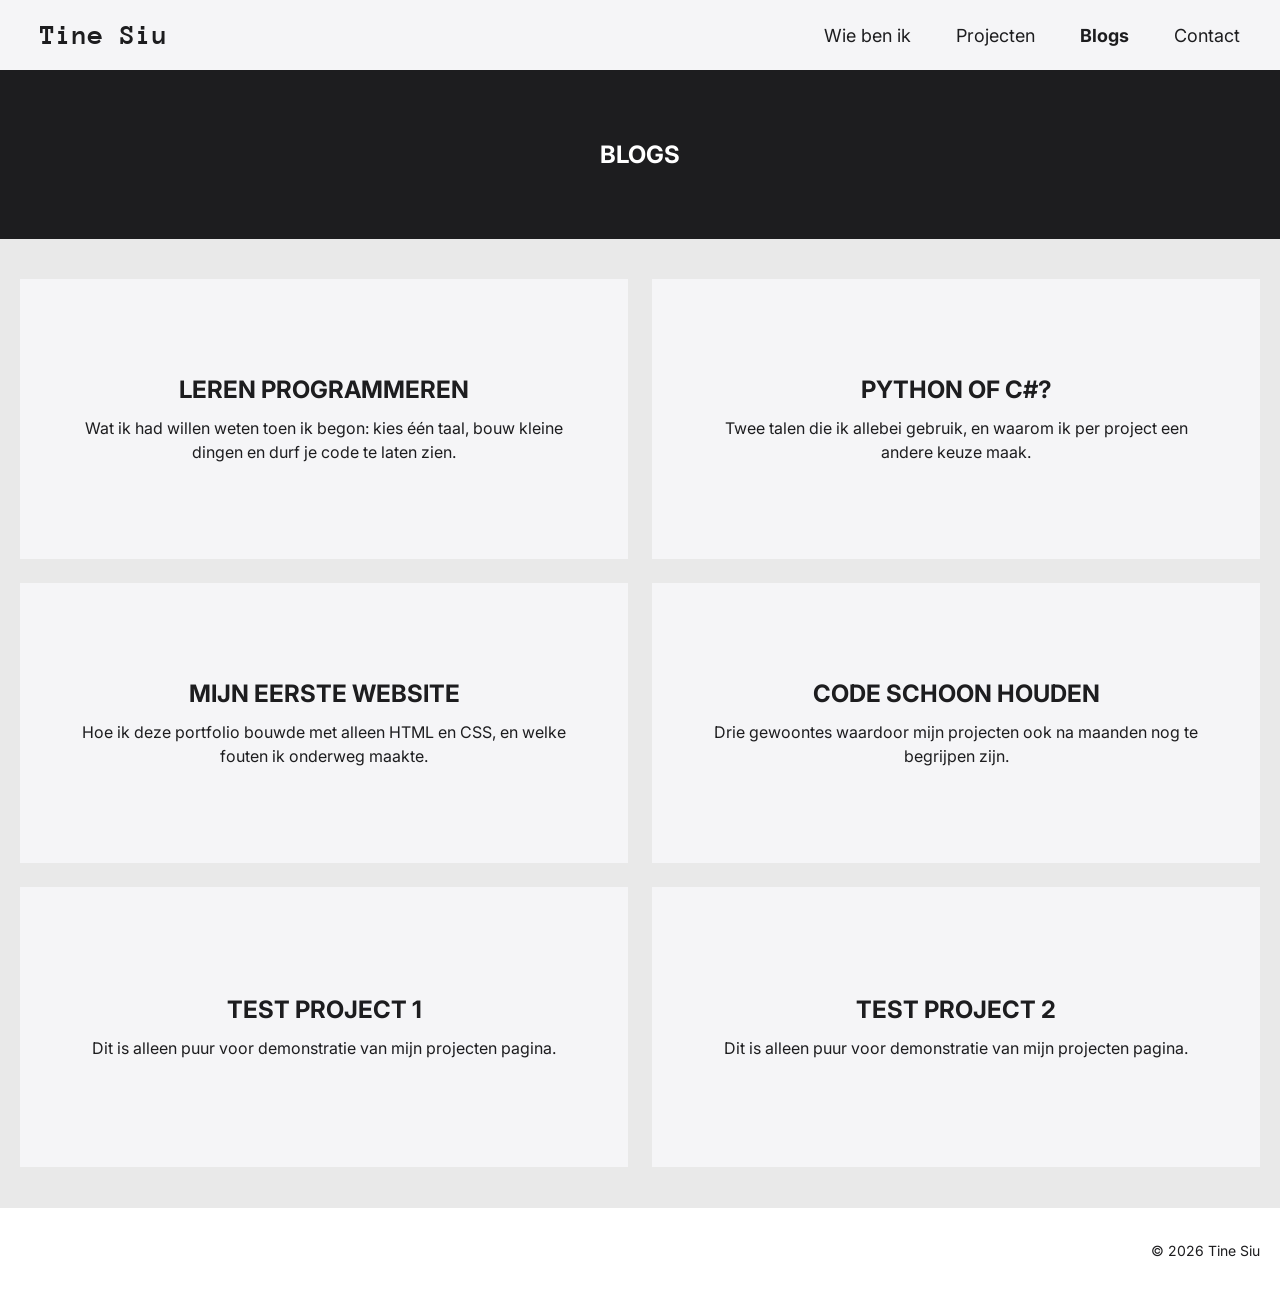
==== blogs.html @ 0635492b "contact done" ====
<!doctype html>
<html lang="nl">
  <head>
    <meta charset="UTF-8" />
    <meta name="viewport" content="width=device-width, initial-scale=1" />
    <title>Tine Siu | Blogs</title>

    <link rel="preconnect" href="https://fonts.googleapis.com" />
    <link
      href="https://fonts.googleapis.com/css2?family=Anonymous+Pro:wght@700&family=Inter:wght@400;700&display=swap"
      rel="stylesheet"
    />
    <link rel="stylesheet" href="css/style.css" />
    <link rel="stylesheet" href="css/kaart.css" />
    <link
      rel="icon"
      href="data:image/svg+xml,<svg xmlns='http://www.w3.org/2000/svg' viewBox='0 0 100 100'><style>text{fill:black}@media (prefers-color-scheme:dark){text{fill:white}}</style><text x='50' y='50' font-size='70' font-family='monospace' font-weight='bold' text-anchor='middle' dominant-baseline='central'>:)</text></svg>"
    />
  </head>
  <body>
    <header>
      <a href="index.html" class="logo">Tine Siu</a>

      <nav class="nav-bar" aria-label="Hoofdmenu">
        <ul>
          <li><a href="index.html">Wie ben ik</a></li>
          <li><a href="projecten.html">Projecten</a></li>
          <li><a href="blogs.html" aria-current="page">Blogs</a></li>
          <li><a href="contact.html">Contact</a></li>
        </ul>
      </nav>
    </header>

    <main>
      <section class="hero">
        <h1>Blogs</h1>
      </section>

      <section class="section section--gray" aria-label="Blogoverzicht">
        <div class="container card-grid">
          <article class="card">
            <h2>Leren programmeren</h2>
            <p>
              Wat ik had willen weten toen ik begon: kies één taal, bouw kleine
              dingen en durf je code te laten zien.
            </p>
          </article>

          <article class="card">
            <h2>Python of C#?</h2>
            <p>
              Twee talen die ik allebei gebruik, en waarom ik per project een
              andere keuze maak.
            </p>
          </article>

          <article class="card">
            <h2>Mijn eerste website</h2>
            <p>
              Hoe ik deze portfolio bouwde met alleen HTML en CSS, en welke
              fouten ik onderweg maakte.
            </p>
          </article>

          <article class="card">
            <h2>Code schoon houden</h2>
            <p>
              Drie gewoontes waardoor mijn projecten ook na maanden nog te
              begrijpen zijn.
            </p>
          </article>

          <article class="card">
            <h2>Test Project 1</h2>
            <p>
              Dit is alleen puur voor demonstratie van mijn projecten pagina.
            </p>
          </article>

          <article class="card">
            <h2>Test Project 2</h2>
            <p>
              Dit is alleen puur voor demonstratie van mijn projecten pagina.
            </p>
          </article>
        </div>
      </section>
    </main>

    <footer>
      <p>© 2026 Tine Siu</p>
    </footer>
  </body>
</html>
---- css/style.css ----
:root {
  --font-body: "Inter", -apple-system, "Segoe UI", Roboto, sans-serif;
  --color-white: #ffffff;
  --color-light-gray: #f5f5f7;
  --color-gray: #e9e9e9;
  --color-dark: #1d1d1f;
}

/*  basis */

* {
  box-sizing: border-box;
}

body {
  margin: 0;
  font-family: var(--font-body);
  color: var(--color-dark);
}

a {
  color: inherit;
  text-decoration: none;
}

a:hover,
a:focus-visible {
  text-decoration: underline;
}

/* Header en navigatie */
header {
  display: flex;
  justify-content: space-between;
  align-items: center;
  padding: 20px 40px;
  background-color: var(--color-light-gray);
}

.logo {
  font-family: "Anonymous Pro", ui-monospace, Menlo, monospace;
  font-weight: 700;
  font-size: 1.8rem;
}

.nav-bar {
  font-size: 1.125rem;
}

.nav-bar ul {
  display: flex;
  gap: 45px;
  margin: 0;
  padding: 0;
  list-style: none;
}

.nav-bar a[aria-current="page"] {
  font-weight: 700;
}

/* Layout */

.container {
  max-width: 1400px;
  margin-inline: auto;
  padding-inline: 20px;
}

.section {
  padding-block: 40px;
}

.section--gray {
  background-color: var(--color-gray);
}

/* Hero */

.hero {
  padding-block: 70px;
  text-align: center;
  background-color: var(--color-dark);
  color: var(--color-white);
}

.hero h1 {
  margin: 0;
  font-size: 1.5rem;
  text-transform: uppercase;
}

/* Over mij (index) */

.about {
  background-color: var(--color-gray);
  padding-block: 84px;
}

.about__inner {
  display: flex;
  align-items: center;
  justify-content: center;
  gap: 80px;
}

.about__text {
  flex: 0 1 400px;
  margin: 0;
  font-size: 1.125rem;
  line-height: 1.25;
}

.about__photo {
  flex: 0 0 257px;
  height: auto;
  aspect-ratio: 8 / 9;
  object-fit: cover;
}

/* Footer */

body > footer {
  padding: 20px;
  border-top: 1px solid var(--color-gray);
  text-align: right;
  font-size: 0.875rem;
}

/* Mobiel */

@media (max-width: 768px) {
  /* Header en navigatie */
  header {
    flex-direction: column;
    gap: 12px;
    padding: 16px 20px;
  }

  .logo {
    font-size: 1.4rem;
  }

  .nav-bar {
    font-size: 1rem;
  }

  .nav-bar ul {
    flex-wrap: wrap;
    justify-content: center;
    gap: 12px 24px;
  }

  /* Layout */
  .section {
    padding-block: 24px;
  }

  /* Hero */
  .hero {
    padding-block: 56px;
  }

  /* Over mij */
  .about {
    padding-block: 40px;
  }

  .about__inner {
    flex-direction: column-reverse;
    gap: 32px;
  }

  .about__text,
  .about__photo {
    flex: none;
    width: 100%;
  }

  .about__photo {
    max-width: 257px;
    margin-inline: auto;
  }
}
---- css/kaart.css ----
/* Kaartenraster */

.card-grid {
  display: grid;
  grid-template-columns: repeat(2, 1fr);
  gap: 24px;
  margin-block: 0;
  list-style: none;
}

.card-grid li {
  display: grid;
}

/* Kaart */

.card {
  display: flex;
  flex-direction: column;
  justify-content: center;
  min-height: 280px;
  padding: 64px 48px;
  background-color: var(--color-light-gray);
  text-align: center;
}

.card h2 {
  margin: 0 0 12px;
  font-size: 1.5rem;
  text-transform: uppercase;
}

.card p {
  margin: 0;
  font-size: 1rem;
  line-height: 1.5;
}

.card-meta {
  margin-top: 16px;
  font-size: 0.8rem;
}

/* Sorteren en status projecten */

.sorteren {
  display: flex;
  align-items: center;
  gap: 12px;
  margin-bottom: 24px;
}

.sorteren select {
  padding: 8px 12px;
  border: 1px solid var(--color-dark);
  border-radius: 4px;
  font: inherit;
  background-color: var(--color-white);
  color: var(--color-dark);
}

.sorteren select:focus-visible {
  outline: 2px solid var(--color-dark);
  outline-offset: 2px;
}

.status {
  margin-block: 0;
}

.status:not(:empty) {
  margin-bottom: 24px;
}

/* Mobiel */

@media (max-width: 768px) {
  .card-grid {
    grid-template-columns: 1fr;
    gap: 16px;
  }

  .card {
    min-height: 200px;
    padding: 40px 24px;
  }

  .card h2 {
    font-size: 1.25rem;
  }

  .card p {
    font-size: 0.875rem;
  }
}
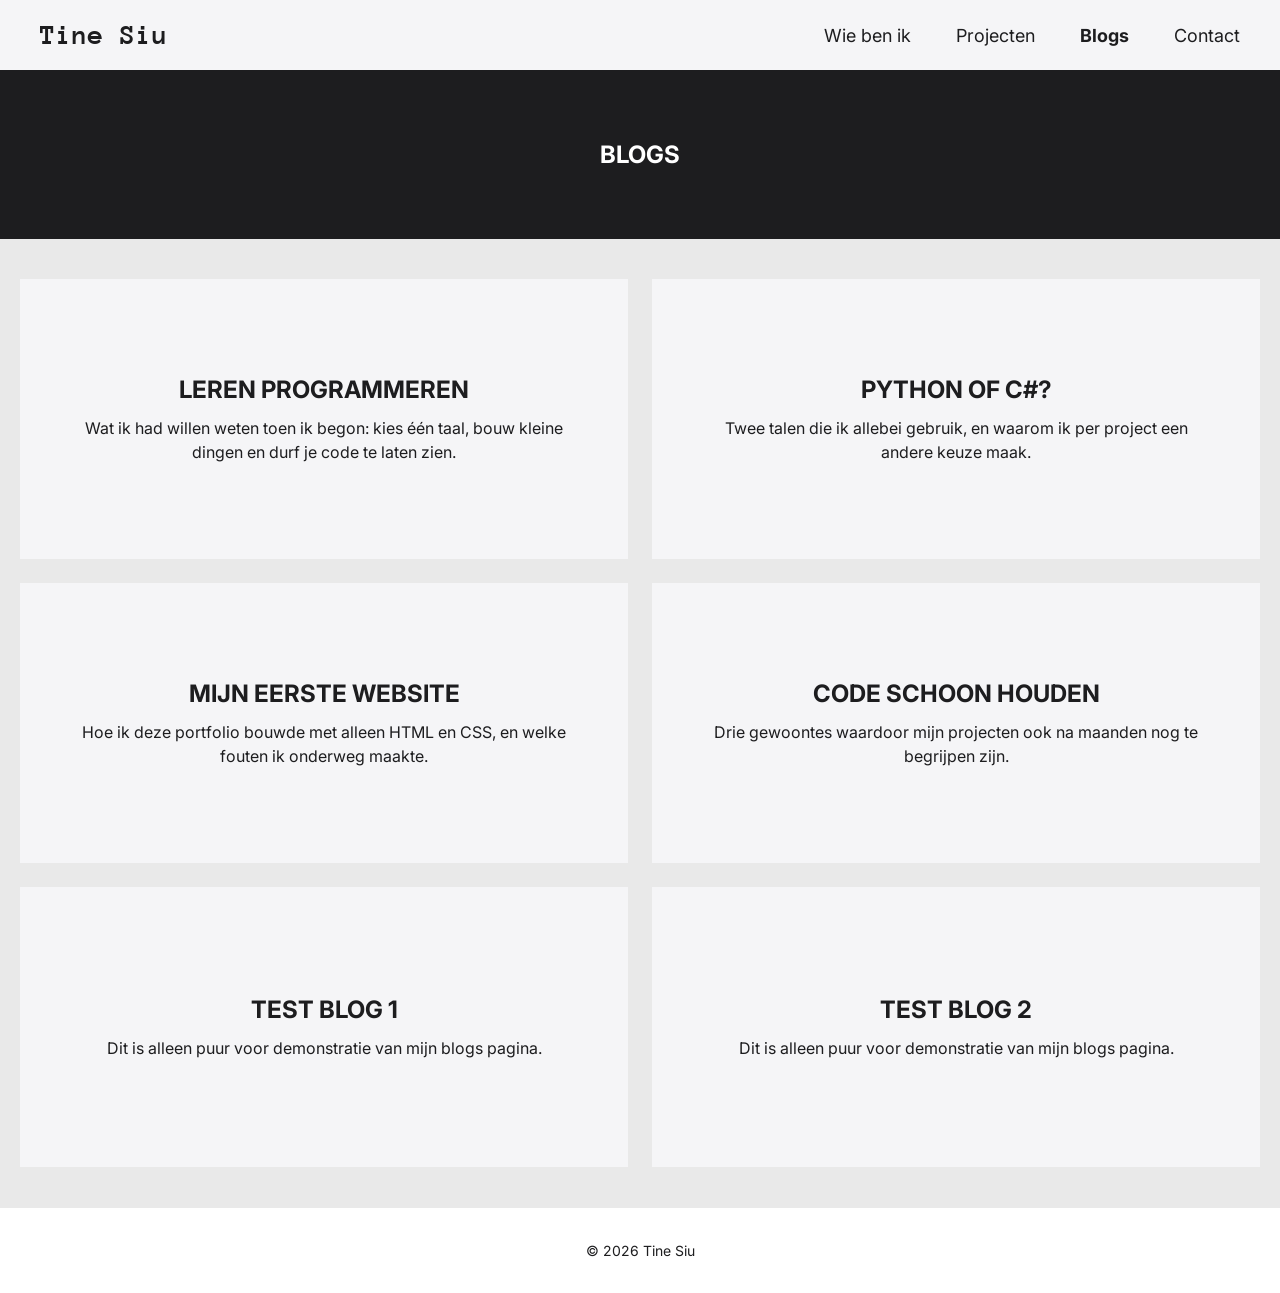
==== commit c839adba: "weather api" ====
--- a/blogs.html
+++ b/blogs.html
@@ -71,16 +71,16 @@
           </article>
 
           <article class="card">
-            <h2>Test Project 1</h2>
+            <h2>Test Blog 1</h2>
             <p>
-              Dit is alleen puur voor demonstratie van mijn projecten pagina.
+              Dit is alleen puur voor demonstratie van mijn blogs pagina.
             </p>
           </article>
 
           <article class="card">
-            <h2>Test Project 2</h2>
+            <h2>Test Blog 2</h2>
             <p>
-              Dit is alleen puur voor demonstratie van mijn projecten pagina.
+              Dit is alleen puur voor demonstratie van mijn blogs pagina.
             </p>
           </article>
         </div>
--- a/css/style.css
+++ b/css/style.css
@@ -90,7 +90,7 @@
   text-transform: uppercase;
 }
 
-/* Over mij (index) */
+/* Over mij */
 
 .about {
   background-color: var(--color-gray);
@@ -123,7 +123,7 @@
 body > footer {
   padding: 20px;
   border-top: 1px solid var(--color-gray);
-  text-align: right;
+  text-align: center;
   font-size: 0.875rem;
 }
 
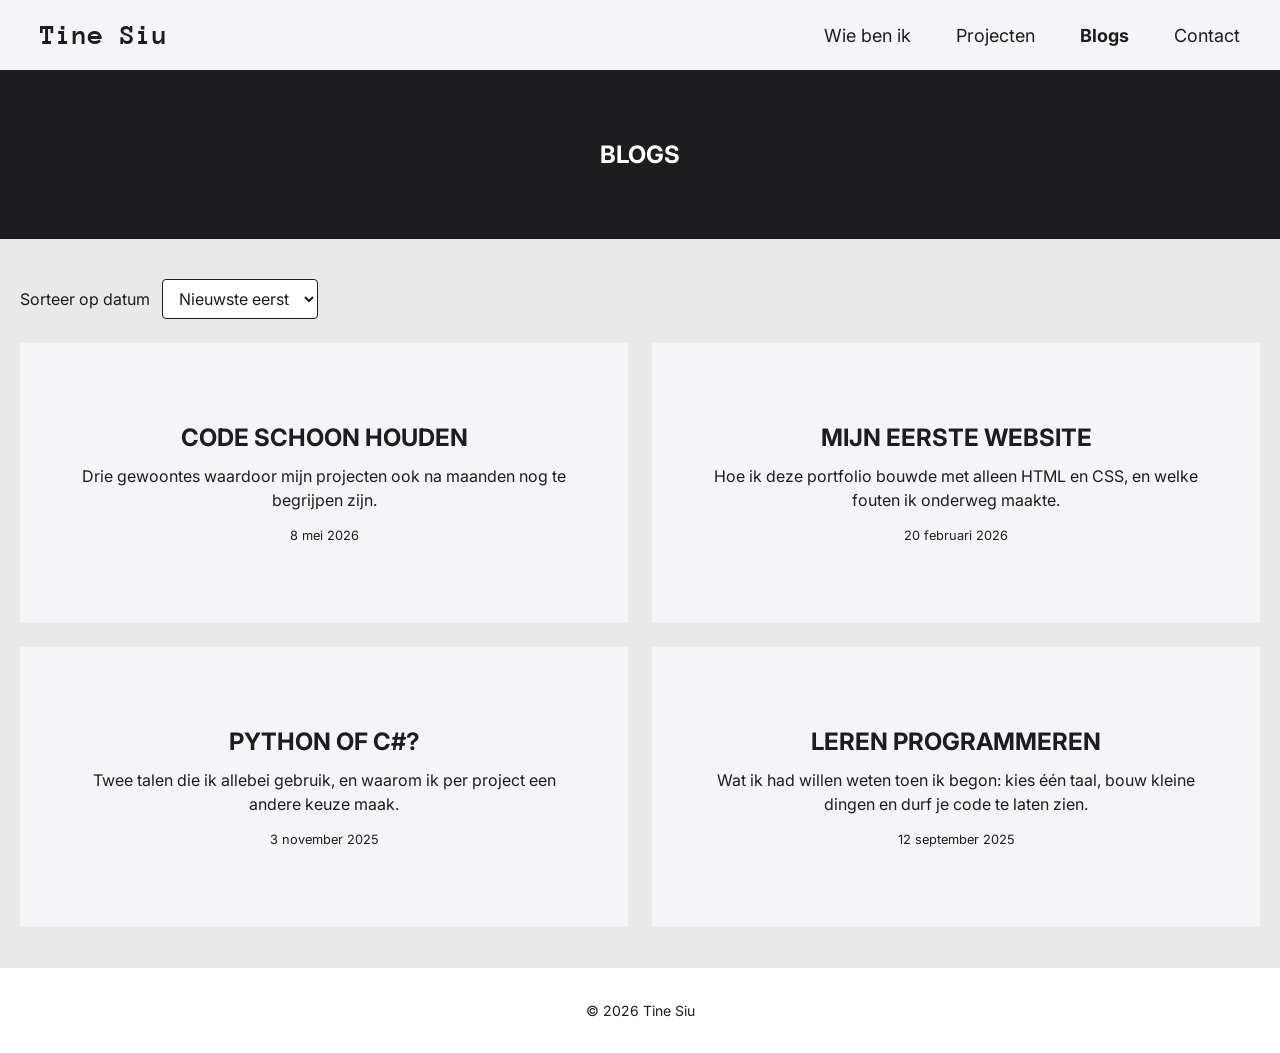
==== commit 104f7447: "blogs sorteren" ====
--- a/blogs.html
+++ b/blogs.html
@@ -12,6 +12,7 @@
     />
     <link rel="stylesheet" href="css/style.css" />
     <link rel="stylesheet" href="css/kaart.css" />
+    <script src="js/blogs.js" defer></script>
     <link
       rel="icon"
       href="data:image/svg+xml,<svg xmlns='http://www.w3.org/2000/svg' viewBox='0 0 100 100'><style>text{fill:black}@media (prefers-color-scheme:dark){text{fill:white}}</style><text x='50' y='50' font-size='70' font-family='monospace' font-weight='bold' text-anchor='middle' dominant-baseline='central'>:)</text></svg>"
@@ -37,53 +38,17 @@
       </section>
 
       <section class="section section--gray" aria-label="Blogoverzicht">
-        <div class="container card-grid">
-          <article class="card">
-            <h2>Leren programmeren</h2>
-            <p>
-              Wat ik had willen weten toen ik begon: kies één taal, bouw kleine
-              dingen en durf je code te laten zien.
-            </p>
-          </article>
-
-          <article class="card">
-            <h2>Python of C#?</h2>
-            <p>
-              Twee talen die ik allebei gebruik, en waarom ik per project een
-              andere keuze maak.
-            </p>
-          </article>
-
-          <article class="card">
-            <h2>Mijn eerste website</h2>
-            <p>
-              Hoe ik deze portfolio bouwde met alleen HTML en CSS, en welke
-              fouten ik onderweg maakte.
-            </p>
-          </article>
-
-          <article class="card">
-            <h2>Code schoon houden</h2>
-            <p>
-              Drie gewoontes waardoor mijn projecten ook na maanden nog te
-              begrijpen zijn.
-            </p>
-          </article>
-
-          <article class="card">
-            <h2>Test Blog 1</h2>
-            <p>
-              Dit is alleen puur voor demonstratie van mijn blogs pagina.
-            </p>
-          </article>
-
-          <article class="card">
-            <h2>Test Blog 2</h2>
-            <p>
-              Dit is alleen puur voor demonstratie van mijn blogs pagina.
-            </p>
-          </article>
+        <div class="container sorteren">
+          <label for="sorteer">Sorteer op datum</label>
+          <select id="sorteer">
+            <option value="nieuw">Nieuwste eerst</option>
+            <option value="oud">Oudste eerst</option>
+          </select>
         </div>
+        <p id="status" class="container status" role="status">
+          Blogs laden…
+        </p>
+        <ul class="container card-grid" id="blogs-lijst"></ul>
       </section>
     </main>
 
@@ -91,4 +56,4 @@
       <p>© 2026 Tine Siu</p>
     </footer>
   </body>
-</html>
+</html>
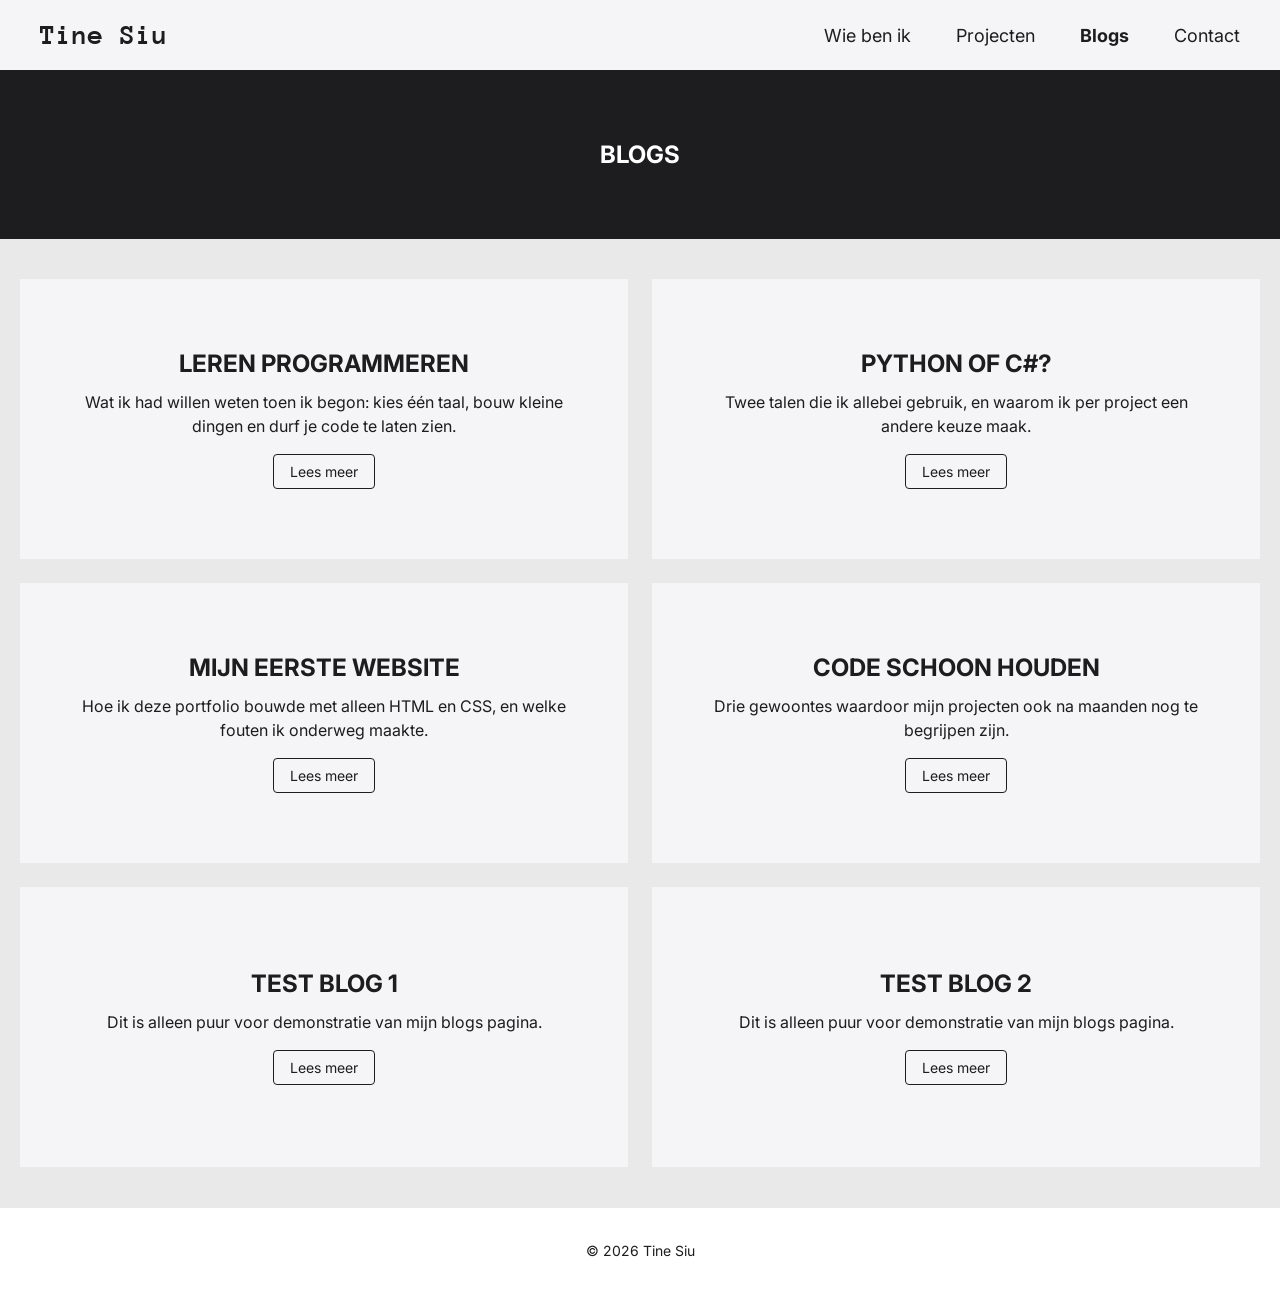
==== commit 41e47132: "lees meer knoppen bij blogs" ====
--- a/blogs.html
+++ b/blogs.html
@@ -12,12 +12,10 @@
     />
     <link rel="stylesheet" href="css/style.css" />
     <link rel="stylesheet" href="css/kaart.css" />
+    <link rel="icon" href="assets/favicon.svg" type="image/svg+xml" />
     <script src="js/blogs.js" defer></script>
-    <link
-      rel="icon"
-      href="data:image/svg+xml,<svg xmlns='http://www.w3.org/2000/svg' viewBox='0 0 100 100'><style>text{fill:black}@media (prefers-color-scheme:dark){text{fill:white}}</style><text x='50' y='50' font-size='70' font-family='monospace' font-weight='bold' text-anchor='middle' dominant-baseline='central'>:)</text></svg>"
-    />
   </head>
+
   <body>
     <header>
       <a href="index.html" class="logo">Tine Siu</a>
@@ -38,17 +36,95 @@
       </section>
 
       <section class="section section--gray" aria-label="Blogoverzicht">
-        <div class="container sorteren">
-          <label for="sorteer">Sorteer op datum</label>
-          <select id="sorteer">
-            <option value="nieuw">Nieuwste eerst</option>
-            <option value="oud">Oudste eerst</option>
-          </select>
+        <div class="container card-grid">
+          <article class="card">
+            <h2>Leren programmeren</h2>
+            <p>
+              Wat ik had willen weten toen ik begon: kies één taal, bouw kleine
+              dingen en durf je code te laten zien.
+            </p>
+            <p class="blog-meer" hidden>
+              In dit blog deel ik mijn ervaringen met leren programmeren. Ik
+              vertel over de eerste stappen die ik zette, de uitdagingen die ik
+              tegenkwam en de lessen die ik leerde. Hopelijk kan mijn verhaal
+              anderen inspireren en helpen bij hun eigen leerproces.
+            </p>
+            <button type="button" class="meer-knop" aria-expanded="false">
+              Lees meer
+            </button>
+          </article>
+
+          <article class="card">
+            <h2>Python of C#?</h2>
+            <p>
+              Twee talen die ik allebei gebruik, en waarom ik per project een
+              andere keuze maak.
+            </p>
+            <p class="blog-meer" hidden>
+              In dit blog deel ik mijn ervaringen met het kiezen tussen Python
+              en C#. Ik bespreek de voordelen en nadelen van beide talen en hoe
+              ik mijn keuze bepaal.
+            </p>
+            <button type="button" class="meer-knop" aria-expanded="false">
+              Lees meer
+            </button>
+          </article>
+
+          <article class="card">
+            <h2>Mijn eerste website</h2>
+            <p>
+              Hoe ik deze portfolio bouwde met alleen HTML en CSS, en welke
+              fouten ik onderweg maakte.
+            </p>
+            <p class="blog-meer" hidden>
+              In dit blog deel ik mijn ervaringen met het bouwen van mijn eerste
+              website. Ik vertel over de uitdagingen die ik tegenkwam, de lessen
+              die ik leerde en de tips die ik zou geven aan anderen die net
+              beginnen.
+            </p>
+            <button type="button" class="meer-knop" aria-expanded="false">
+              Lees meer
+            </button>
+          </article>
+
+          <article class="card">
+            <h2>Code schoon houden</h2>
+            <p>
+              Drie gewoontes waardoor mijn projecten ook na maanden nog te
+              begrijpen zijn.
+            </p>
+            <p class="blog-meer" hidden>
+              In dit blog deel ik mijn ervaringen met het onderhouden van schoon
+              code. Ik bespreek drie gewoontes die mij helpen om mijn projecten
+              ook na maanden nog leesbaar en onderhoudbaar te houden.
+            </p>
+            <button type="button" class="meer-knop" aria-expanded="false">
+              Lees meer
+            </button>
+          </article>
+
+          <article class="card">
+            <h2>Test Blog 1</h2>
+            <p>Dit is alleen puur voor demonstratie van mijn blogs pagina.</p>
+            <p class="blog-meer" hidden>
+              Dit is een test blog voor demonstratie van mijn blogs pagina.
+            </p>
+            <button type="button" class="meer-knop" aria-expanded="false">
+              Lees meer
+            </button>
+          </article>
+
+          <article class="card">
+            <h2>Test Blog 2</h2>
+            <p>Dit is alleen puur voor demonstratie van mijn blogs pagina.</p>
+            <p class="blog-meer" hidden>
+              Dit is een test blog voor demonstratie van mijn blogs pagina.
+            </p>
+            <button type="button" class="meer-knop" aria-expanded="false">
+              Lees meer
+            </button>
+          </article>
         </div>
-        <p id="status" class="container status" role="status">
-          Blogs laden…
-        </p>
-        <ul class="container card-grid" id="blogs-lijst"></ul>
       </section>
     </main>
 
@@ -56,4 +132,4 @@
       <p>© 2026 Tine Siu</p>
     </footer>
   </body>
-</html>+</html>
--- a/css/kaart.css
+++ b/css/kaart.css
@@ -1,5 +1,4 @@
 /* Kaartenraster */
-
 .card-grid {
   display: grid;
   grid-template-columns: repeat(2, 1fr);
@@ -13,7 +12,6 @@
 }
 
 /* Kaart */
-
 .card {
   display: flex;
   flex-direction: column;
@@ -42,7 +40,6 @@
 }
 
 /* Sorteren en status projecten */
-
 .sorteren {
   display: flex;
   align-items: center;
@@ -72,6 +69,30 @@
   margin-bottom: 24px;
 }
 
+/* Blog */
+.card p + p {
+  margin-top: 12px;
+}
+
+.meer-knop {
+  align-self: center;
+  margin-top: 16px;
+  padding: 8px 16px;
+  border: 1px solid var(--color-dark);
+  border-radius: 4px;
+  font: inherit;
+  font-size: 0.875rem;
+  background-color: transparent;
+  color: var(--color-dark);
+  cursor: pointer;
+}
+
+.meer-knop:hover,
+.meer-knop:focus-visible {
+  outline: 2px solid var(--color-dark);
+  outline-offset: 2px;
+}
+
 /* Mobiel */
 
 @media (max-width: 768px) {
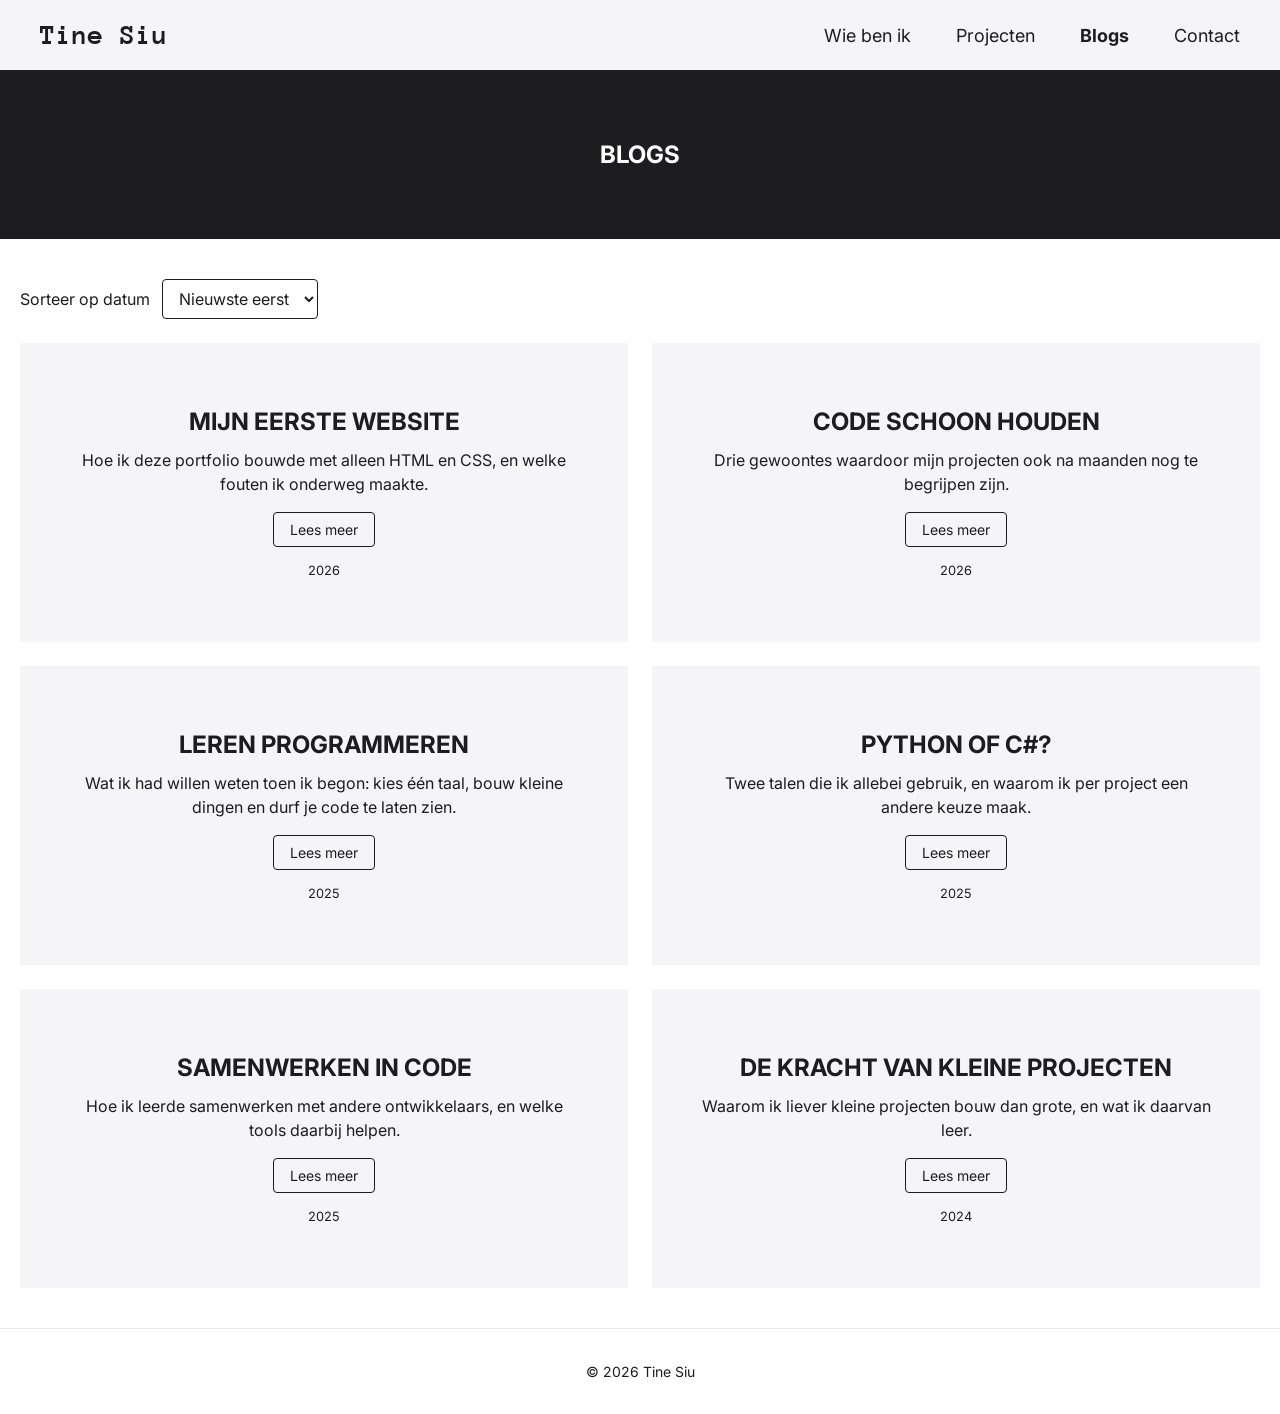
==== commit d7b42dad: "blogs converted as the same as projects" ====
--- a/blogs.html
+++ b/blogs.html
@@ -35,96 +35,18 @@
         <h1>Blogs</h1>
       </section>
 
-      <section class="section section--gray" aria-label="Blogoverzicht">
-        <div class="container card-grid">
-          <article class="card">
-            <h2>Leren programmeren</h2>
-            <p>
-              Wat ik had willen weten toen ik begon: kies één taal, bouw kleine
-              dingen en durf je code te laten zien.
-            </p>
-            <p class="blog-meer" hidden>
-              In dit blog deel ik mijn ervaringen met leren programmeren. Ik
-              vertel over de eerste stappen die ik zette, de uitdagingen die ik
-              tegenkwam en de lessen die ik leerde. Hopelijk kan mijn verhaal
-              anderen inspireren en helpen bij hun eigen leerproces.
-            </p>
-            <button type="button" class="meer-knop" aria-expanded="false">
-              Lees meer
-            </button>
-          </article>
-
-          <article class="card">
-            <h2>Python of C#?</h2>
-            <p>
-              Twee talen die ik allebei gebruik, en waarom ik per project een
-              andere keuze maak.
-            </p>
-            <p class="blog-meer" hidden>
-              In dit blog deel ik mijn ervaringen met het kiezen tussen Python
-              en C#. Ik bespreek de voordelen en nadelen van beide talen en hoe
-              ik mijn keuze bepaal.
-            </p>
-            <button type="button" class="meer-knop" aria-expanded="false">
-              Lees meer
-            </button>
-          </article>
-
-          <article class="card">
-            <h2>Mijn eerste website</h2>
-            <p>
-              Hoe ik deze portfolio bouwde met alleen HTML en CSS, en welke
-              fouten ik onderweg maakte.
-            </p>
-            <p class="blog-meer" hidden>
-              In dit blog deel ik mijn ervaringen met het bouwen van mijn eerste
-              website. Ik vertel over de uitdagingen die ik tegenkwam, de lessen
-              die ik leerde en de tips die ik zou geven aan anderen die net
-              beginnen.
-            </p>
-            <button type="button" class="meer-knop" aria-expanded="false">
-              Lees meer
-            </button>
-          </article>
-
-          <article class="card">
-            <h2>Code schoon houden</h2>
-            <p>
-              Drie gewoontes waardoor mijn projecten ook na maanden nog te
-              begrijpen zijn.
-            </p>
-            <p class="blog-meer" hidden>
-              In dit blog deel ik mijn ervaringen met het onderhouden van schoon
-              code. Ik bespreek drie gewoontes die mij helpen om mijn projecten
-              ook na maanden nog leesbaar en onderhoudbaar te houden.
-            </p>
-            <button type="button" class="meer-knop" aria-expanded="false">
-              Lees meer
-            </button>
-          </article>
-
-          <article class="card">
-            <h2>Test Blog 1</h2>
-            <p>Dit is alleen puur voor demonstratie van mijn blogs pagina.</p>
-            <p class="blog-meer" hidden>
-              Dit is een test blog voor demonstratie van mijn blogs pagina.
-            </p>
-            <button type="button" class="meer-knop" aria-expanded="false">
-              Lees meer
-            </button>
-          </article>
-
-          <article class="card">
-            <h2>Test Blog 2</h2>
-            <p>Dit is alleen puur voor demonstratie van mijn blogs pagina.</p>
-            <p class="blog-meer" hidden>
-              Dit is een test blog voor demonstratie van mijn blogs pagina.
-            </p>
-            <button type="button" class="meer-knop" aria-expanded="false">
-              Lees meer
-            </button>
-          </article>
+      <section class="section" aria-label="Blogoverzicht">
+        <div class="container sorteren">
+          <label for="sorteer">Sorteer op datum</label>
+          <select id="sorteer">
+            <option value="nieuw">Nieuwste eerst</option>
+            <option value="oud">Oudste eerst</option>
+          </select>
         </div>
+        <p id="status" class="container status" id="blogs-lijst">
+          Blogs laden…
+        </p>
+        <ul class="container card-grid" id="blogs-lijst"></ul>
       </section>
     </main>
 
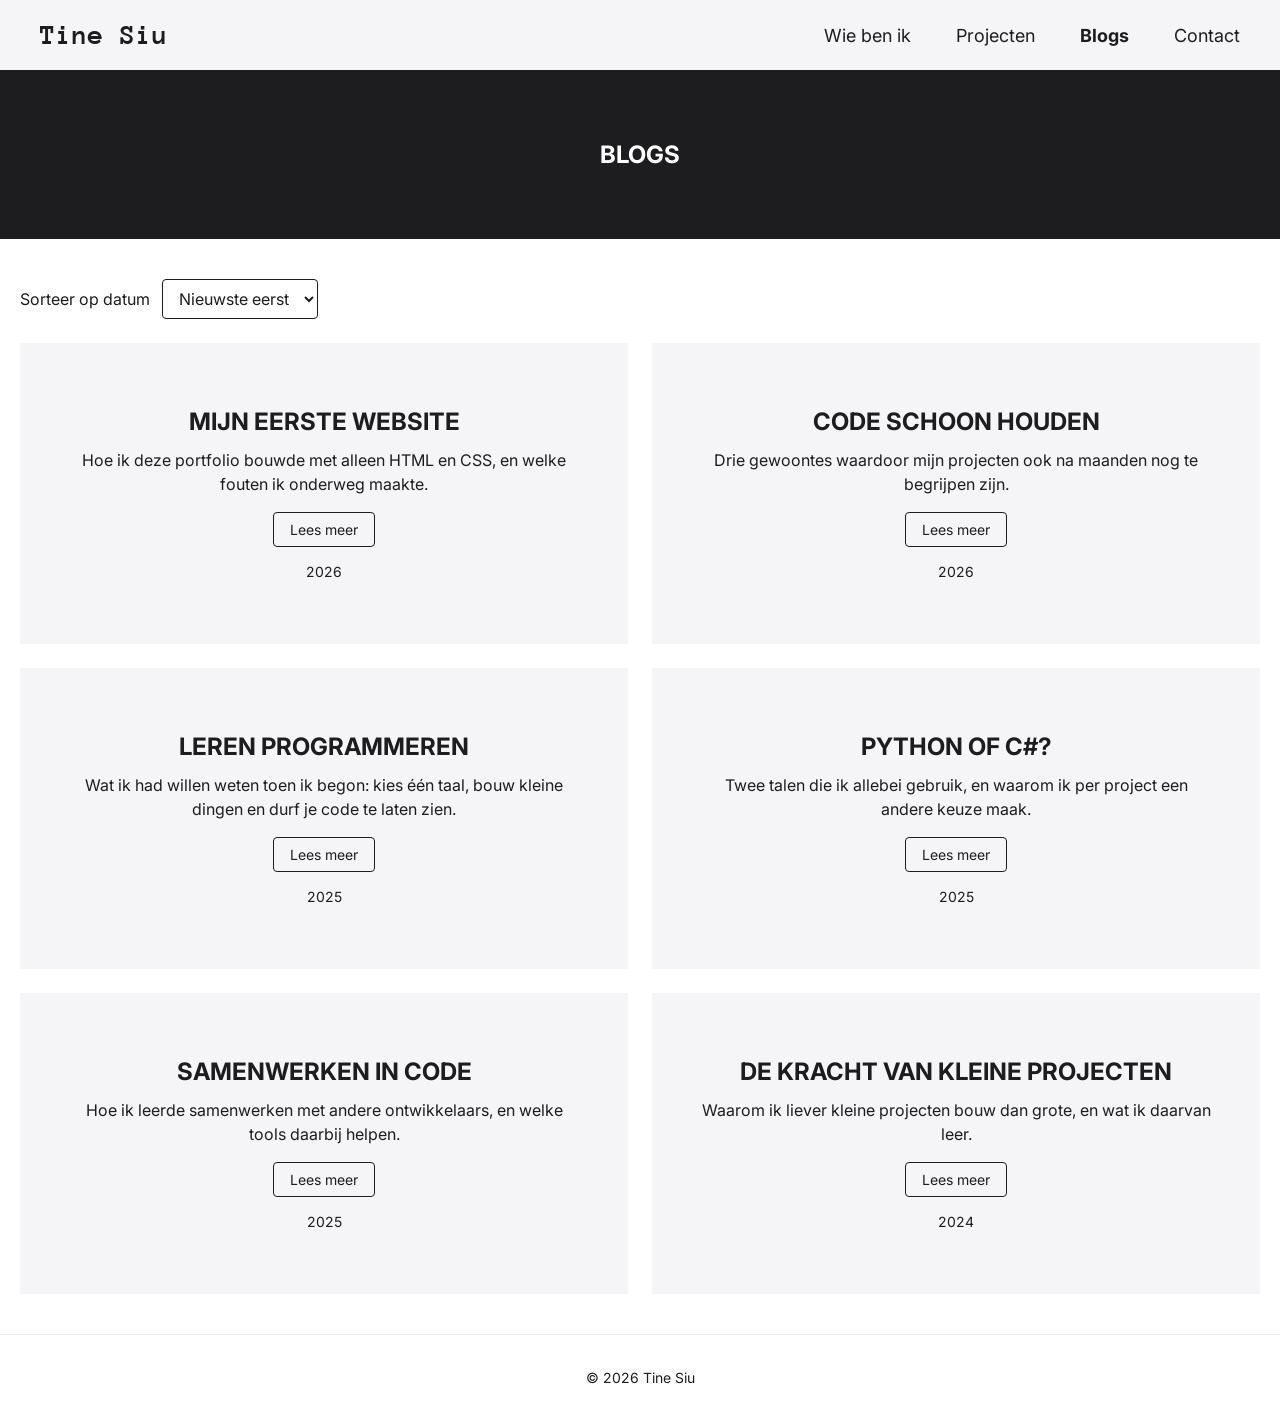
==== commit 91da2115: "css opgeschoond" ====
--- a/blogs.html
+++ b/blogs.html
@@ -43,7 +43,7 @@
             <option value="oud">Oudste eerst</option>
           </select>
         </div>
-        <p id="status" class="container status" id="blogs-lijst">
+        <p id="status" class="container status" role="status">
           Blogs laden…
         </p>
         <ul class="container card-grid" id="blogs-lijst"></ul>
--- a/css/style.css
+++ b/css/style.css
@@ -3,10 +3,11 @@
   --color-white: #ffffff;
   --color-light-gray: #f5f5f7;
   --color-gray: #e9e9e9;
+  --color-muted: #555555;
   --color-dark: #1d1d1f;
+  --color-error: #b00020;
 }
 
-/*  basis */
 
 * {
   box-sizing: border-box;
@@ -16,6 +17,17 @@
   margin: 0;
   font-family: var(--font-body);
   color: var(--color-dark);
+}
+
+h1,
+h2 {
+  margin: 0;
+  font-size: 1.5rem;
+  text-transform: uppercase;
+}
+
+p {
+  margin: 0;
 }
 
 a {
@@ -28,7 +40,26 @@
   text-decoration: underline;
 }
 
-/* Header en navigatie */
+:focus-visible {
+  outline: 2px solid var(--color-dark);
+  outline-offset: 2px;
+}
+
+.container {
+  max-width: 1400px;
+  margin-inline: auto;
+  padding-inline: 20px;
+}
+
+.section {
+  padding-block: 40px;
+}
+
+.foutmelding {
+  font-size: 0.875rem;
+  color: var(--color-error);
+}
+
 header {
   display: flex;
   justify-content: space-between;
@@ -59,24 +90,6 @@
   font-weight: 700;
 }
 
-/* Layout */
-
-.container {
-  max-width: 1400px;
-  margin-inline: auto;
-  padding-inline: 20px;
-}
-
-.section {
-  padding-block: 40px;
-}
-
-.section--gray {
-  background-color: var(--color-gray);
-}
-
-/* Hero */
-
 .hero {
   padding-block: 70px;
   text-align: center;
@@ -84,44 +97,8 @@
   color: var(--color-white);
 }
 
-.hero h1 {
-  margin: 0;
-  font-size: 1.5rem;
-  text-transform: uppercase;
-}
-
-/* Over mij */
-
-.about {
-  background-color: var(--color-gray);
-  padding-block: 84px;
-}
-
-.about__inner {
-  display: flex;
-  align-items: center;
-  justify-content: center;
-  gap: 80px;
-}
-
-.about__text {
-  flex: 0 1 400px;
-  margin: 0;
-  font-size: 1.125rem;
-  line-height: 1.25;
-}
-
-.about__photo {
-  flex: 0 0 257px;
-  height: auto;
-  aspect-ratio: 8 / 9;
-  object-fit: cover;
-}
-
-/* Footer */
-
 body > footer {
-  padding: 20px;
+  padding: 34px 20px;
   border-top: 1px solid var(--color-gray);
   text-align: center;
   font-size: 0.875rem;
@@ -130,7 +107,6 @@
 /* Mobiel */
 
 @media (max-width: 768px) {
-  /* Header en navigatie */
   header {
     flex-direction: column;
     gap: 12px;
@@ -151,34 +127,11 @@
     gap: 12px 24px;
   }
 
-  /* Layout */
   .section {
     padding-block: 24px;
   }
 
-  /* Hero */
   .hero {
     padding-block: 56px;
   }
-
-  /* Over mij */
-  .about {
-    padding-block: 40px;
-  }
-
-  .about__inner {
-    flex-direction: column-reverse;
-    gap: 32px;
-  }
-
-  .about__text,
-  .about__photo {
-    flex: none;
-    width: 100%;
-  }
-
-  .about__photo {
-    max-width: 257px;
-    margin-inline: auto;
-  }
-}
+}
--- a/css/kaart.css
+++ b/css/kaart.css
@@ -1,4 +1,5 @@
 /* Kaartenraster */
+
 .card-grid {
   display: grid;
   grid-template-columns: repeat(2, 1fr);
@@ -12,6 +13,7 @@
 }
 
 /* Kaart */
+
 .card {
   display: flex;
   flex-direction: column;
@@ -23,23 +25,45 @@
 }
 
 .card h2 {
-  margin: 0 0 12px;
-  font-size: 1.5rem;
-  text-transform: uppercase;
+  margin-bottom: 12px;
 }
 
 .card p {
-  margin: 0;
   font-size: 1rem;
   line-height: 1.5;
 }
 
+.card p + p {
+  margin-top: 12px;
+}
+
 .card-meta {
   margin-top: 16px;
-  font-size: 0.8rem;
+  font-size: 0.875rem;
 }
 
-/* Sorteren en status projecten */
+/* Lees meer */
+
+.meer-knop {
+  align-self: center;
+  margin-top: 16px;
+  padding: 8px 16px;
+  border: 1px solid var(--color-dark);
+  border-radius: 4px;
+  font: inherit;
+  font-size: 0.875rem;
+  background-color: transparent;
+  color: var(--color-dark);
+  cursor: pointer;
+}
+
+.meer-knop:hover {
+  outline: 2px solid var(--color-dark);
+  outline-offset: 2px;
+}
+
+/* Sorteren en status */
+
 .sorteren {
   display: flex;
   align-items: center;
@@ -56,41 +80,8 @@
   color: var(--color-dark);
 }
 
-.sorteren select:focus-visible {
-  outline: 2px solid var(--color-dark);
-  outline-offset: 2px;
-}
-
-.status {
-  margin-block: 0;
-}
-
 .status:not(:empty) {
   margin-bottom: 24px;
-}
-
-/* Blog */
-.card p + p {
-  margin-top: 12px;
-}
-
-.meer-knop {
-  align-self: center;
-  margin-top: 16px;
-  padding: 8px 16px;
-  border: 1px solid var(--color-dark);
-  border-radius: 4px;
-  font: inherit;
-  font-size: 0.875rem;
-  background-color: transparent;
-  color: var(--color-dark);
-  cursor: pointer;
-}
-
-.meer-knop:hover,
-.meer-knop:focus-visible {
-  outline: 2px solid var(--color-dark);
-  outline-offset: 2px;
 }
 
 /* Mobiel */
@@ -113,4 +104,4 @@
   .card p {
     font-size: 0.875rem;
   }
-}
+}
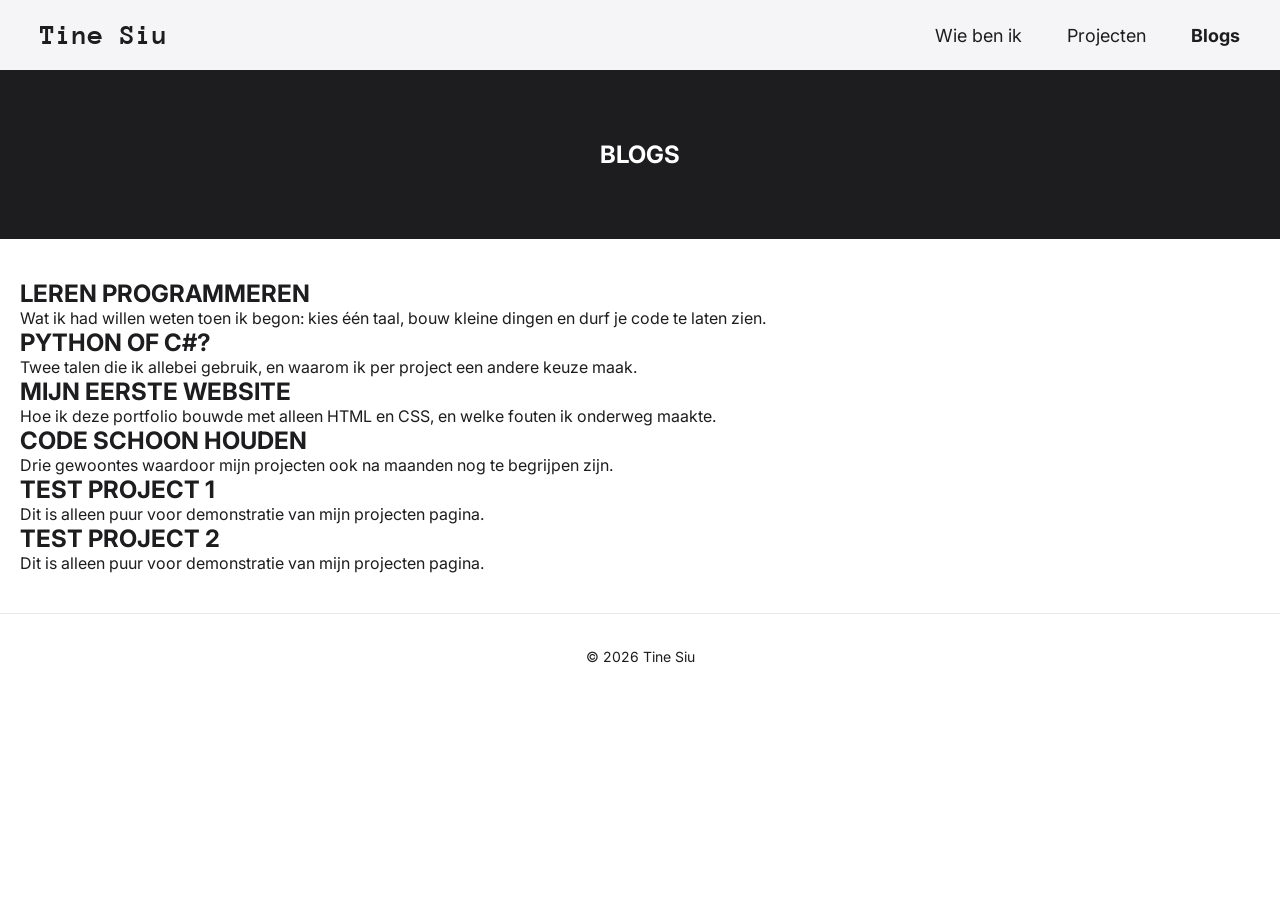
==== commit 8e318eb5: "removed div" ====
--- a/blogs.html
+++ b/blogs.html
@@ -11,11 +11,7 @@
       rel="stylesheet"
     />
     <link rel="stylesheet" href="css/style.css" />
-    <link rel="stylesheet" href="css/kaart.css" />
-    <link rel="icon" href="assets/favicon.svg" type="image/svg+xml" />
-    <script src="js/blogs.js" defer></script>
   </head>
-
   <body>
     <header>
       <a href="index.html" class="logo">Tine Siu</a>
@@ -25,7 +21,6 @@
           <li><a href="index.html">Wie ben ik</a></li>
           <li><a href="projecten.html">Projecten</a></li>
           <li><a href="blogs.html" aria-current="page">Blogs</a></li>
-          <li><a href="contact.html">Contact</a></li>
         </ul>
       </nav>
     </header>
@@ -35,18 +30,54 @@
         <h1>Blogs</h1>
       </section>
 
-      <section class="section" aria-label="Blogoverzicht">
-        <div class="container sorteren">
-          <label for="sorteer">Sorteer op datum</label>
-          <select id="sorteer">
-            <option value="nieuw">Nieuwste eerst</option>
-            <option value="oud">Oudste eerst</option>
-          </select>
+      <section class="section section--gray" aria-label="Blogoverzicht">
+        <div class="container card-grid">
+          <article class="card">
+            <h2>Leren programmeren</h2>
+            <p>
+              Wat ik had willen weten toen ik begon: kies één taal, bouw kleine
+              dingen en durf je code te laten zien.
+            </p>
+          </article>
+
+          <article class="card card--dark">
+            <h2>Python of C#?</h2>
+            <p>
+              Twee talen die ik allebei gebruik, en waarom ik per project een
+              andere keuze maak.
+            </p>
+          </article>
+
+          <article class="card card--dark">
+            <h2>Mijn eerste website</h2>
+            <p>
+              Hoe ik deze portfolio bouwde met alleen HTML en CSS, en welke
+              fouten ik onderweg maakte.
+            </p>
+          </article>
+
+          <article class="card card--white">
+            <h2>Code schoon houden</h2>
+            <p>
+              Drie gewoontes waardoor mijn projecten ook na maanden nog te
+              begrijpen zijn.
+            </p>
+          </article>
+
+          <article class="card card--white">
+            <h2>Test Project 1</h2>
+            <p>
+              Dit is alleen puur voor demonstratie van mijn projecten pagina.
+            </p>
+          </article>
+
+          <article class="card card--dark">
+            <h2>Test Project 2</h2>
+            <p>
+              Dit is alleen puur voor demonstratie van mijn projecten pagina.
+            </p>
+          </article>
         </div>
-        <p id="status" class="container status" role="status">
-          Blogs laden…
-        </p>
-        <ul class="container card-grid" id="blogs-lijst"></ul>
       </section>
     </main>
 
